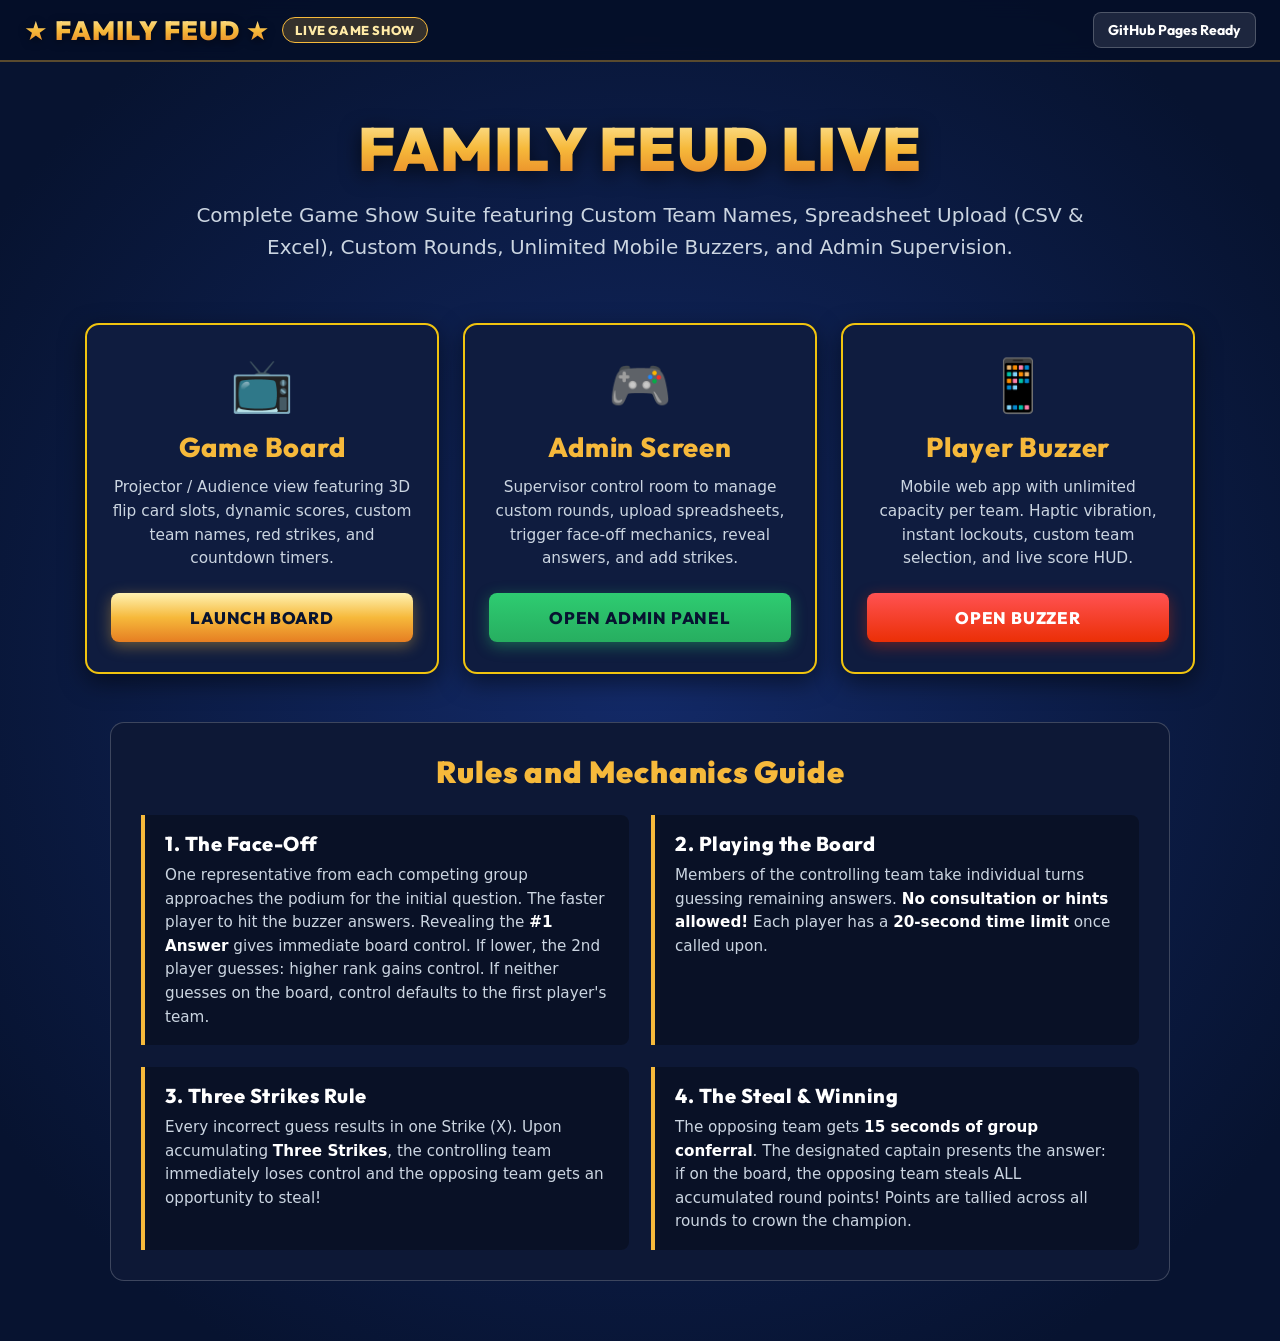
==== index.html @ c4c7a3a0 "Initial commit: Complete Family Feud live game show platform" ====
<!DOCTYPE html>
<html lang="en">
<head>
  <meta charset="UTF-8">
  <meta name="viewport" content="width=device-width, initial-scale=1.0">
  <title>Family Feud - Live Interactive Game Show Platform</title>
  <link rel="stylesheet" href="css/base.css">
  <style>
    .welcome-hero {
      text-align: center;
      padding: 48px 20px 32px;
      max-width: 960px;
      margin: 0 auto;
    }

    .main-title {
      font-family: var(--font-display);
      font-size: 3.8rem;
      font-weight: 900;
      letter-spacing: 1px;
      text-transform: uppercase;
      background: var(--gold-gradient);
      -webkit-background-clip: text;
      -webkit-text-fill-color: transparent;
      filter: drop-shadow(0 4px 10px rgba(0, 0, 0, 0.7));
      margin-bottom: 12px;
    }

    .sub-title {
      font-size: 1.25rem;
      color: var(--text-muted);
      margin-bottom: 28px;
      line-height: 1.6;
    }

    .launcher-grid {
      display: grid;
      grid-template-columns: repeat(3, 1fr);
      gap: 24px;
      max-width: 1150px;
      margin: 0 auto 48px;
      padding: 0 20px;
    }

    .launcher-card {
      background: #0f1c3f;
      border: 2px solid var(--gold-border);
      border-radius: var(--radius-md);
      padding: 30px 24px;
      text-align: center;
      display: flex;
      flex-direction: column;
      justify-content: space-between;
      transition: transform 0.22s ease, box-shadow 0.22s ease;
      box-shadow: 0 8px 24px rgba(0,0,0,0.5);
    }

    .launcher-card:hover {
      transform: translateY(-6px);
      box-shadow: 0 12px 35px rgba(246, 185, 59, 0.35);
    }

    .card-icon {
      font-size: 3.2rem;
      margin-bottom: 14px;
    }

    .card-heading {
      font-family: var(--font-display);
      font-size: 1.7rem;
      font-weight: 800;
      letter-spacing: 0.8px;
      color: var(--gold-primary);
      margin-bottom: 12px;
    }

    .card-desc {
      font-size: 0.96rem;
      color: var(--text-muted);
      margin-bottom: 22px;
      line-height: 1.55;
    }

    .card-action-btn {
      display: block;
      padding: 14px 20px;
      border-radius: var(--radius-sm);
      font-family: var(--font-display);
      font-weight: 800;
      font-size: 1.05rem;
      text-decoration: none;
      text-transform: uppercase;
      letter-spacing: 0.8px;
    }

    .btn-gold {
      background: var(--gold-gradient);
      color: #071330;
      box-shadow: 0 4px 15px rgba(246, 185, 59, 0.4);
    }

    .btn-blue {
      background: linear-gradient(180deg, #2ecc71 0%, #27ae60 100%);
      color: #071330;
      box-shadow: 0 4px 15px rgba(46, 204, 113, 0.4);
    }

    .btn-red {
      background: linear-gradient(180deg, #ff5252 0%, #eb2f06 100%);
      color: #fff;
      box-shadow: 0 4px 15px rgba(235, 47, 6, 0.4);
    }

    /* Rules Section */
    .rules-section {
      max-width: 1100px;
      margin: 0 auto 60px;
      padding: 0 20px;
    }

    .rules-card {
      background: #0d1836;
      border: 1px solid rgba(255, 255, 255, 0.2);
      border-radius: var(--radius-md);
      padding: 30px;
    }

    .rules-header {
      font-family: var(--font-display);
      font-size: 1.9rem;
      font-weight: 900;
      color: var(--gold-primary);
      text-align: center;
      margin-bottom: 24px;
      letter-spacing: 0.8px;
    }

    .rules-grid {
      display: grid;
      grid-template-columns: repeat(2, 1fr);
      gap: 22px;
    }

    .rule-block {
      background: rgba(0, 0, 0, 0.3);
      border-left: 4px solid var(--gold-primary);
      padding: 16px 20px;
      border-radius: 0 var(--radius-sm) var(--radius-sm) 0;
    }

    .rule-block h4 {
      font-family: var(--font-display);
      font-size: 1.25rem;
      font-weight: 800;
      color: #ffffff;
      margin-bottom: 8px;
    }

    .rule-block p {
      font-size: 0.95rem;
      color: var(--text-muted);
      line-height: 1.55;
    }

    @media (max-width: 860px) {
      .launcher-grid {
        grid-template-columns: 1fr;
      }
      .rules-grid {
        grid-template-columns: 1fr;
      }
      .main-title {
        font-size: 2.8rem;
      }
    }
  </style>
</head>
<body>
  <header class="app-header">
    <div class="brand">
      <span class="brand-logo">★ Family Feud ★</span>
      <span class="badge badge-gold">Live Game Show</span>
    </div>
    <div class="header-actions">
      <a href="https://github.com" target="_blank" class="icon-btn">GitHub Pages Ready</a>
    </div>
  </header>

  <main>
    <section class="welcome-hero">
      <h1 class="main-title">Family Feud Live</h1>
      <p class="sub-title">Complete Game Show Suite featuring Custom Team Names, Spreadsheet Upload (CSV & Excel), Custom Rounds, Unlimited Mobile Buzzers, and Admin Supervision.</p>
    </section>

    <!-- 3 Action Launcher Cards -->
    <section class="launcher-grid">
      <!-- 1: Projector Board View -->
      <div class="launcher-card">
        <div>
          <div class="card-icon">📺</div>
          <h2 class="card-heading">Game Board</h2>
          <p class="card-desc">Projector / Audience view featuring 3D flip card slots, dynamic scores, custom team names, red strikes, and countdown timers.</p>
        </div>
        <a href="board.html" class="card-action-btn btn-gold" target="_blank">Launch Board</a>
      </div>

      <!-- 2: Host & Admin Control -->
      <div class="launcher-card">
        <div>
          <div class="card-icon">🎮</div>
          <h2 class="card-heading">Admin Screen</h2>
          <p class="card-desc">Supervisor control room to manage custom rounds, upload spreadsheets, trigger face-off mechanics, reveal answers, and add strikes.</p>
        </div>
        <a href="admin.html" class="card-action-btn btn-blue">Open Admin Panel</a>
      </div>

      <!-- 3: Player Buzzer -->
      <div class="launcher-card">
        <div>
          <div class="card-icon">📱</div>
          <h2 class="card-heading">Player Buzzer</h2>
          <p class="card-desc">Mobile web app with unlimited capacity per team. Haptic vibration, instant lockouts, custom team selection, and live score HUD.</p>
        </div>
        <a href="buzzer.html" class="card-action-btn btn-red" target="_blank">Open Buzzer</a>
      </div>
    </section>

    <!-- Rules & Mechanics Summary -->
    <section class="rules-section">
      <div class="rules-card">
        <h3 class="rules-header">Rules and Mechanics Guide</h3>
        <div class="rules-grid">
          <div class="rule-block">
            <h4>1. The Face-Off</h4>
            <p>One representative from each competing group approaches the podium for the initial question. The faster player to hit the buzzer answers. Revealing the <strong>#1 Answer</strong> gives immediate board control. If lower, the 2nd player guesses: higher rank gains control. If neither guesses on the board, control defaults to the first player's team.</p>
          </div>

          <div class="rule-block">
            <h4>2. Playing the Board</h4>
            <p>Members of the controlling team take individual turns guessing remaining answers. <strong>No consultation or hints allowed!</strong> Each player has a <strong>20-second time limit</strong> once called upon.</p>
          </div>

          <div class="rule-block">
            <h4>3. Three Strikes Rule</h4>
            <p>Every incorrect guess results in one Strike (X). Upon accumulating <strong>Three Strikes</strong>, the controlling team immediately loses control and the opposing team gets an opportunity to steal!</p>
          </div>

          <div class="rule-block">
            <h4>4. The Steal & Winning</h4>
            <p>The opposing team gets <strong>15 seconds of group conferral</strong>. The designated captain presents the answer: if on the board, the opposing team steals ALL accumulated round points! Points are tallied across all rounds to crown the champion.</p>
          </div>
        </div>
      </div>
    </section>
  </main>
</body>
</html>
---- css/base.css ----
/* Family Feud Global Styles & Variables */
@import url('https://fonts.googleapis.com/css2?family=Montserrat:wght@600;700;800;900&family=Outfit:wght@500;600;700;800;900&display=swap');

:root {
  --bg-deep-blue: #071330;
  --bg-board-blue: #0c2461;
  --bg-card-blue: #1e3799;
  --card-gradient: linear-gradient(135deg, #1e3799 0%, #0c2461 100%);
  --gold-primary: #f6b93b;
  --gold-glow: #ffeaa7;
  --gold-border: #f1c40f;
  --gold-gradient: linear-gradient(180deg, #fff2b2 0%, #f6b93b 50%, #e67e22 100%);
  --strike-red: #eb2f06;
  --strike-glow: rgba(235, 47, 6, 0.7);
  --team1-color: #2ecc71;
  --team1-glow: rgba(46, 204, 113, 0.5);
  --team2-color: #ff5252;
  --team2-glow: rgba(255, 82, 82, 0.5);
  --text-light: #ffffff;
  --text-muted: #cbd5e1;
  /* Highly legible modern geometric sans for display & titles */
  --font-display: 'Outfit', 'Montserrat', 'Trebuchet MS', 'Segoe UI', system-ui, sans-serif;
  --font-body: 'Segoe UI', system-ui, -apple-system, BlinkMacSystemFont, sans-serif;
  --radius-sm: 8px;
  --radius-md: 14px;
  --radius-lg: 20px;
  --shadow-gold: 0 0 25px rgba(246, 185, 59, 0.45);
}

* {
  box-sizing: border-box;
  margin: 0;
  padding: 0;
}

body {
  font-family: var(--font-body);
  background: radial-gradient(circle at center, #132a68 0%, #071330 85%);
  color: var(--text-light);
  min-height: 100vh;
  overflow-x: hidden;
  -webkit-font-smoothing: antialiased;
  -moz-osx-font-smoothing: grayscale;
}

/* Clear, crisp typography for headings and bold texts */
h1, h2, h3, h4, h5, h6 {
  font-family: var(--font-display);
  font-weight: 800;
  letter-spacing: 0.5px;
  color: #ffffff;
}

strong, b {
  font-weight: 700;
  color: #ffffff;
}

button {
  cursor: pointer;
  font-family: var(--font-display);
  font-weight: 700;
  border: none;
  outline: none;
  transition: all 0.18s ease;
  letter-spacing: 0.3px;
}

button:active {
  transform: scale(0.97);
}

/* Common Header Bar */
.app-header {
  display: flex;
  justify-content: space-between;
  align-items: center;
  padding: 12px 24px;
  background: rgba(5, 15, 40, 0.9);
  backdrop-filter: blur(10px);
  border-bottom: 2px solid rgba(246, 185, 59, 0.35);
}

.brand {
  display: flex;
  align-items: center;
  gap: 12px;
}

.brand-logo {
  font-family: var(--font-display);
  font-weight: 900;
  font-size: 1.65rem;
  letter-spacing: 1px;
  text-transform: uppercase;
  background: var(--gold-gradient);
  -webkit-background-clip: text;
  -webkit-text-fill-color: transparent;
  filter: drop-shadow(0 2px 4px rgba(0,0,0,0.5));
}

.badge {
  display: inline-block;
  padding: 4px 12px;
  border-radius: 20px;
  font-size: 0.8rem;
  font-weight: 800;
  text-transform: uppercase;
  letter-spacing: 0.6px;
  font-family: var(--font-display);
}

.badge-gold {
  background: rgba(246, 185, 59, 0.2);
  color: #ffeaa7;
  border: 1px solid var(--gold-primary);
}

.badge-green {
  background: rgba(46, 204, 113, 0.2);
  color: #2ecc71;
  border: 1px solid #2ecc71;
}

.badge-red {
  background: rgba(235, 47, 6, 0.2);
  color: #ff7675;
  border: 1px solid var(--strike-red);
}

.header-actions {
  display: flex;
  align-items: center;
  gap: 12px;
}

.icon-btn {
  background: rgba(255, 255, 255, 0.1);
  color: var(--text-light);
  border: 1px solid rgba(255, 255, 255, 0.22);
  border-radius: var(--radius-sm);
  padding: 8px 14px;
  font-size: 0.88rem;
  font-weight: 700;
  display: inline-flex;
  align-items: center;
  gap: 6px;
  text-decoration: none;
  font-family: var(--font-display);
}

.icon-btn:hover {
  background: rgba(255, 255, 255, 0.2);
  border-color: var(--gold-primary);
  color: #ffeaa7;
}

/* Modals */
.modal-overlay {
  position: fixed;
  top: 0;
  left: 0;
  width: 100vw;
  height: 100vh;
  background: rgba(3, 8, 22, 0.88);
  backdrop-filter: blur(8px);
  display: flex;
  justify-content: center;
  align-items: center;
  z-index: 9999;
  opacity: 0;
  pointer-events: none;
  transition: opacity 0.25s ease;
}

.modal-overlay.active {
  opacity: 1;
  pointer-events: auto;
}

.modal-card {
  background: #0d1938;
  border: 2px solid var(--gold-border);
  border-radius: var(--radius-md);
  box-shadow: 0 12px 45px rgba(0,0,0,0.8), var(--shadow-gold);
  width: 90%;
  max-width: 680px;
  max-height: 88vh;
  overflow-y: auto;
  padding: 28px;
  position: relative;
}

.modal-header {
  display: flex;
  justify-content: space-between;
  align-items: center;
  border-bottom: 1px solid rgba(255, 255, 255, 0.15);
  padding-bottom: 14px;
  margin-bottom: 18px;
}

.modal-title {
  font-family: var(--font-display);
  font-weight: 800;
  font-size: 1.5rem;
  color: var(--gold-primary);
  letter-spacing: 0.8px;
}

.close-modal-btn {
  background: transparent;
  color: var(--text-muted);
  font-size: 1.8rem;
  border: none;
  line-height: 1;
}

.close-modal-btn:hover {
  color: #ffffff;
}

/* Form Styles */
.form-input {
  width: 100%;
  box-sizing: border-box;
  background: rgba(3, 8, 22, 0.7);
  border: 1px solid rgba(255, 255, 255, 0.25);
  border-radius: var(--radius-sm);
  color: #ffffff;
  padding: 10px 14px;
  font-size: 0.95rem;
  font-family: var(--font-body);
  transition: border-color 0.2s ease, box-shadow 0.2s ease;
}

select.form-input {
  width: 100%;
  box-sizing: border-box;
  background-color: #0d1938;
  color: #ffffff;
  cursor: pointer;
}

select.form-input option {
  background-color: #0d1938;
  color: #ffffff;
  padding: 8px;
}

.form-input:focus {
  border-color: var(--gold-primary);
  box-shadow: 0 0 10px rgba(246, 185, 59, 0.4);
  outline: none;
}

/* Utility Animations */
@keyframes pulseGlow {
  0% { box-shadow: 0 0 10px rgba(246, 185, 59, 0.3); }
  50% { box-shadow: 0 0 25px rgba(246, 185, 59, 0.7); }
  100% { box-shadow: 0 0 10px rgba(246, 185, 59, 0.3); }
}

@keyframes strikeShake {
  0% { transform: scale(0.6) rotate(0deg); opacity: 0; }
  40% { transform: scale(1.2) rotate(-5deg); opacity: 1; }
  60% { transform: scale(0.95) rotate(4deg); }
  80% { transform: scale(1.05) rotate(-2deg); }
  100% { transform: scale(1) rotate(0deg); opacity: 1; }
}
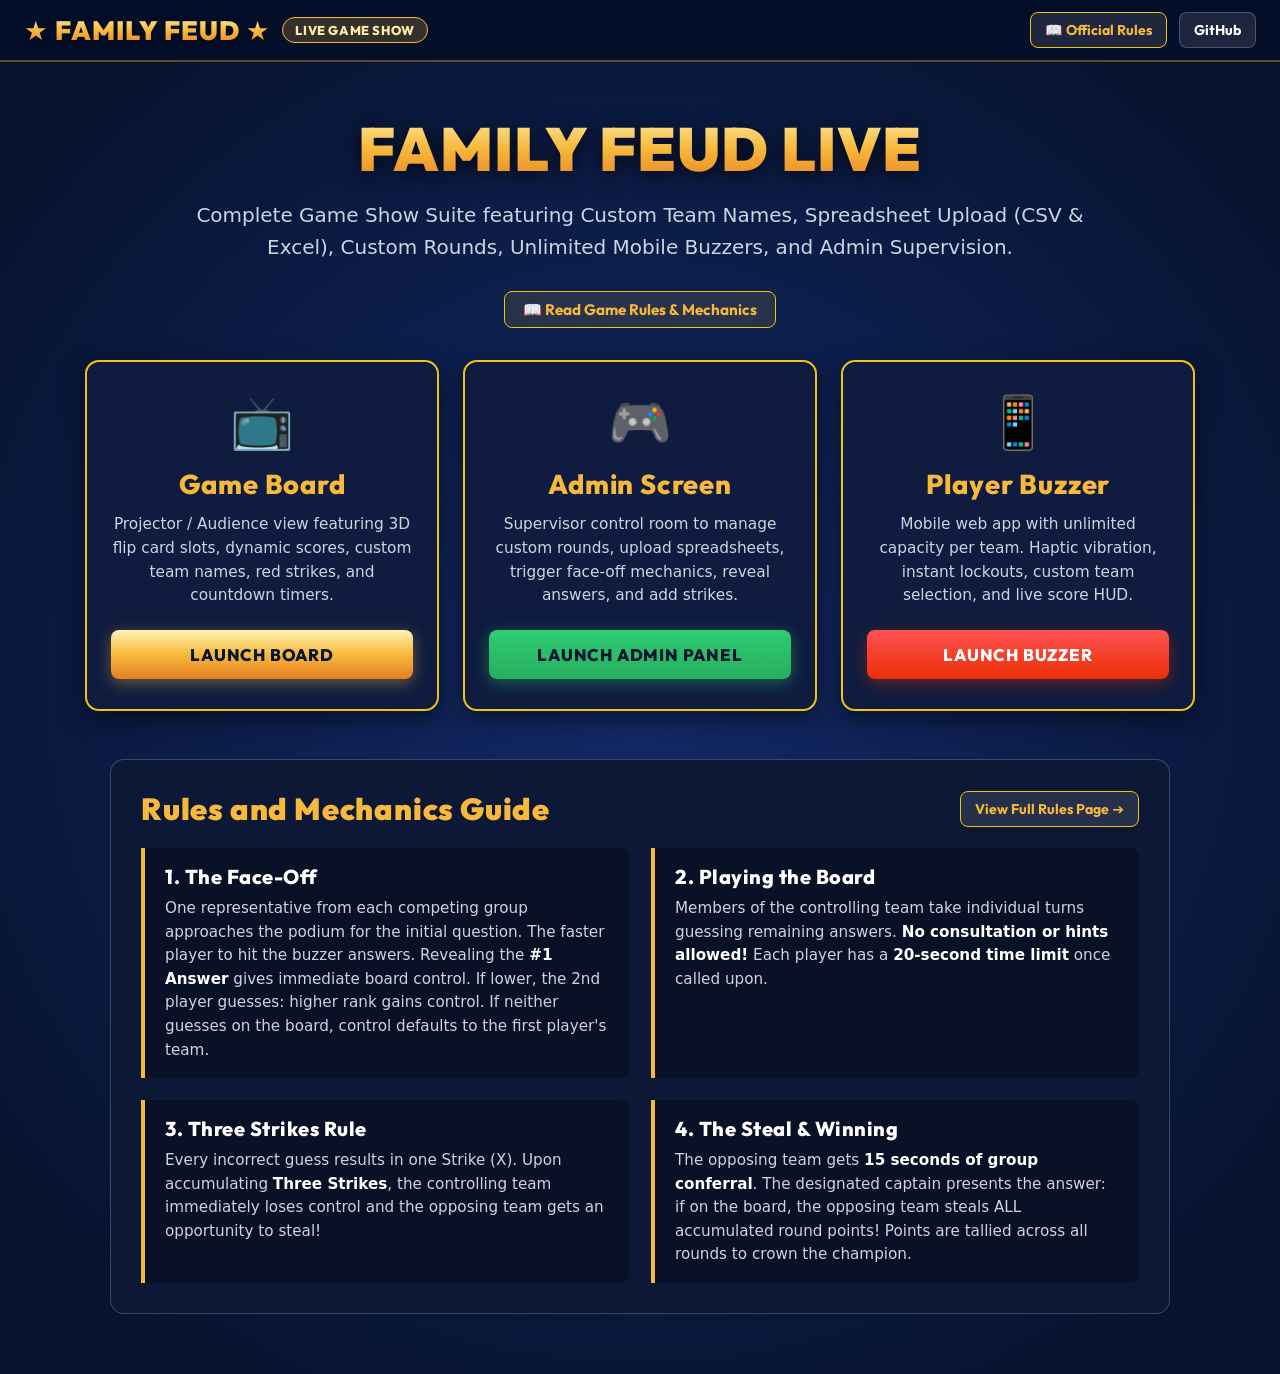
==== commit 292776c2: "Add Head Player Face-Off buzz mechanism, team roster groups, glowing buzzer UI, admin password prote" ====
--- a/index.html
+++ b/index.html
@@ -1,4 +1,4 @@
-<!DOCTYPE html>
+﻿<!DOCTYPE html>
 <html lang="en">
 <head>
   <meta charset="UTF-8">
@@ -182,7 +182,8 @@
       <span class="badge badge-gold">Live Game Show</span>
     </div>
     <div class="header-actions">
-      <a href="https://github.com" target="_blank" class="icon-btn">GitHub Pages Ready</a>
+      <a href="rules.html" class="icon-btn" style="border-color:var(--gold-border);color:var(--gold-primary);">📖 Official Rules</a>
+      <a href="https://github.com/matthewchongg/friendly-feud" target="_blank" class="icon-btn">GitHub</a>
     </div>
   </header>
 
@@ -190,6 +191,9 @@
     <section class="welcome-hero">
       <h1 class="main-title">Family Feud Live</h1>
       <p class="sub-title">Complete Game Show Suite featuring Custom Team Names, Spreadsheet Upload (CSV & Excel), Custom Rounds, Unlimited Mobile Buzzers, and Admin Supervision.</p>
+      <div style="display:flex;justify-content:center;gap:12px;margin-top:14px;">
+        <a href="rules.html" class="icon-btn" style="padding:8px 18px;font-size:0.95rem;background:rgba(246,185,59,0.12);border-color:var(--gold-border);color:var(--gold-primary);">📖 Read Game Rules & Mechanics</a>
+      </div>
     </section>
 
     <!-- 3 Action Launcher Cards -->
@@ -211,7 +215,7 @@
           <h2 class="card-heading">Admin Screen</h2>
           <p class="card-desc">Supervisor control room to manage custom rounds, upload spreadsheets, trigger face-off mechanics, reveal answers, and add strikes.</p>
         </div>
-        <a href="admin.html" class="card-action-btn btn-blue">Open Admin Panel</a>
+        <a href="admin.html" class="card-action-btn btn-blue">Launch Admin Panel</a>
       </div>
 
       <!-- 3: Player Buzzer -->
@@ -221,14 +225,17 @@
           <h2 class="card-heading">Player Buzzer</h2>
           <p class="card-desc">Mobile web app with unlimited capacity per team. Haptic vibration, instant lockouts, custom team selection, and live score HUD.</p>
         </div>
-        <a href="buzzer.html" class="card-action-btn btn-red" target="_blank">Open Buzzer</a>
+        <a href="buzzer.html" class="card-action-btn btn-red" target="_blank">Launch Buzzer</a>
       </div>
     </section>
 
     <!-- Rules & Mechanics Summary -->
     <section class="rules-section">
       <div class="rules-card">
-        <h3 class="rules-header">Rules and Mechanics Guide</h3>
+        <div style="display:flex;justify-content:space-between;align-items:center;margin-bottom:20px;flex-wrap:wrap;gap:12px;">
+          <h3 class="rules-header" style="margin-bottom:0;text-align:left;">Rules and Mechanics Guide</h3>
+          <a href="rules.html" class="icon-btn" style="border-color:var(--gold-border);color:var(--gold-primary);">View Full Rules Page ➔</a>
+        </div>
         <div class="rules-grid">
           <div class="rule-block">
             <h4>1. The Face-Off</h4>
--- a/css/base.css
+++ b/css/base.css
@@ -1,4 +1,4 @@
-/* Family Feud Global Styles & Variables */
+﻿/* Family Feud Global Styles & Variables */
 @import url('https://fonts.googleapis.com/css2?family=Montserrat:wght@600;700;800;900&family=Outfit:wght@500;600;700;800;900&display=swap');
 
 :root {
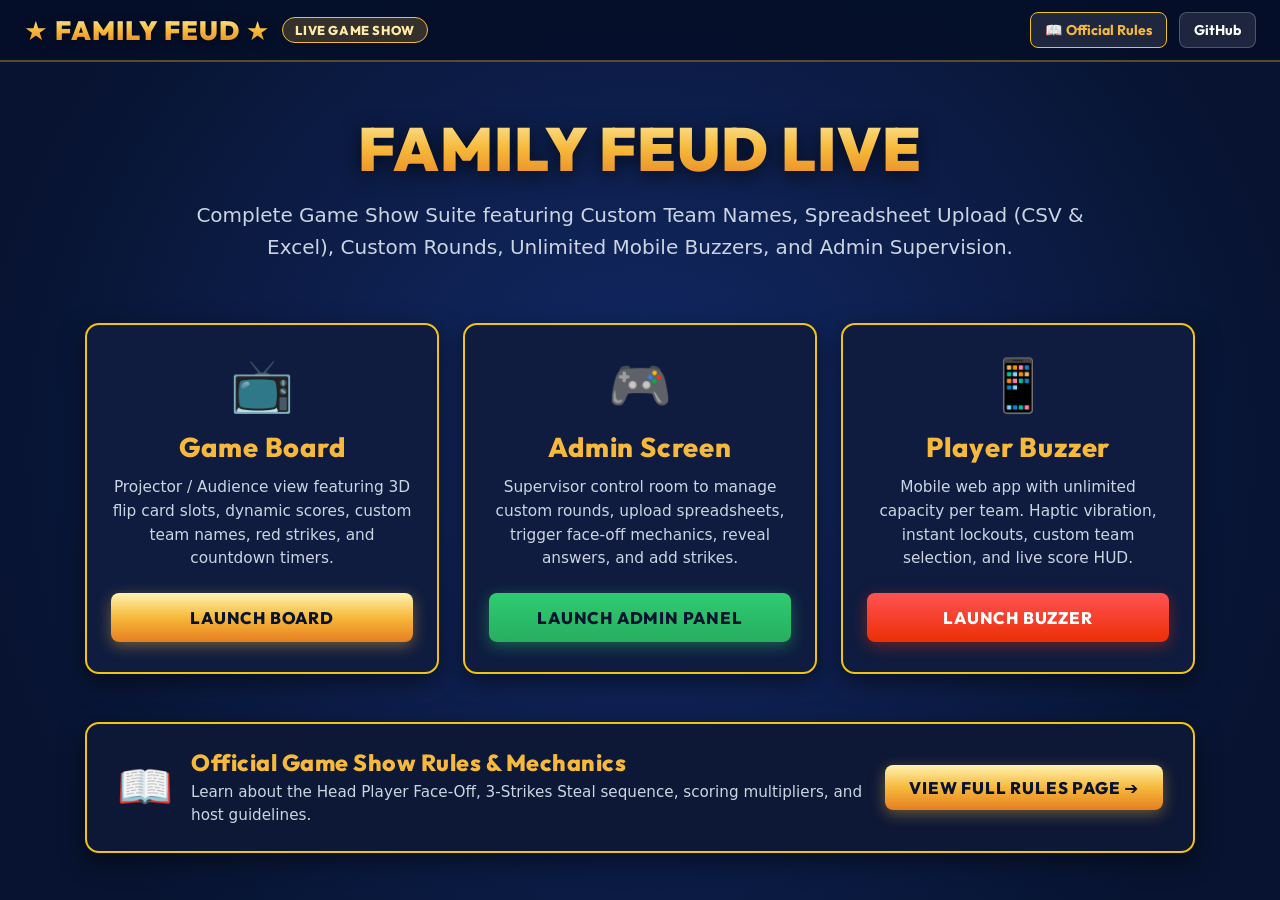
==== commit b45ce38c: "Remove repetitive rules on main page and optimize game board responsiveness across all device sizes" ====
--- a/index.html
+++ b/index.html
@@ -1,4 +1,4 @@
-﻿<!DOCTYPE html>
+<!DOCTYPE html>
 <html lang="en">
 <head>
   <meta charset="UTF-8">
@@ -111,63 +111,67 @@
       box-shadow: 0 4px 15px rgba(235, 47, 6, 0.4);
     }
 
-    /* Rules Section */
+    /* Rules Callout Section */
     .rules-section {
-      max-width: 1100px;
+      max-width: 1150px;
       margin: 0 auto 60px;
       padding: 0 20px;
     }
 
     .rules-card {
       background: #0d1836;
-      border: 1px solid rgba(255, 255, 255, 0.2);
+      border: 2px solid var(--gold-border);
       border-radius: var(--radius-md);
-      padding: 30px;
-    }
-
-    .rules-header {
-      font-family: var(--font-display);
-      font-size: 1.9rem;
-      font-weight: 900;
+      padding: 24px 30px;
+      display: flex;
+      justify-content: space-between;
+      align-items: center;
+      gap: 20px;
+      box-shadow: 0 8px 24px rgba(0,0,0,0.5);
+    }
+
+    .rules-card-info {
+      display: flex;
+      align-items: center;
+      gap: 18px;
+    }
+
+    .rules-card-icon {
+      font-size: 2.8rem;
+      line-height: 1;
+    }
+
+    .rules-card-title {
+      font-family: var(--font-display);
+      font-size: 1.45rem;
+      font-weight: 800;
       color: var(--gold-primary);
-      text-align: center;
-      margin-bottom: 24px;
-      letter-spacing: 0.8px;
-    }
-
-    .rules-grid {
-      display: grid;
-      grid-template-columns: repeat(2, 1fr);
-      gap: 22px;
-    }
-
-    .rule-block {
-      background: rgba(0, 0, 0, 0.3);
-      border-left: 4px solid var(--gold-primary);
-      padding: 16px 20px;
-      border-radius: 0 var(--radius-sm) var(--radius-sm) 0;
-    }
-
-    .rule-block h4 {
-      font-family: var(--font-display);
-      font-size: 1.25rem;
-      font-weight: 800;
-      color: #ffffff;
-      margin-bottom: 8px;
-    }
-
-    .rule-block p {
+      margin-bottom: 4px;
+      letter-spacing: 0.5px;
+    }
+
+    .rules-card-desc {
       font-size: 0.95rem;
       color: var(--text-muted);
-      line-height: 1.55;
+      line-height: 1.5;
     }
 
     @media (max-width: 860px) {
       .launcher-grid {
         grid-template-columns: 1fr;
       }
-      .rules-grid {
-        grid-template-columns: 1fr;
+      .rules-card {
+        flex-direction: column;
+        text-align: center;
+        padding: 22px 18px;
+      }
+      .rules-card-info {
+        flex-direction: column;
+        text-align: center;
+        gap: 12px;
+      }
+      .rules-card .card-action-btn {
+        width: 100%;
       }
       .main-title {
         font-size: 2.8rem;
@@ -191,9 +195,6 @@
     <section class="welcome-hero">
       <h1 class="main-title">Family Feud Live</h1>
       <p class="sub-title">Complete Game Show Suite featuring Custom Team Names, Spreadsheet Upload (CSV & Excel), Custom Rounds, Unlimited Mobile Buzzers, and Admin Supervision.</p>
-      <div style="display:flex;justify-content:center;gap:12px;margin-top:14px;">
-        <a href="rules.html" class="icon-btn" style="padding:8px 18px;font-size:0.95rem;background:rgba(246,185,59,0.12);border-color:var(--gold-border);color:var(--gold-primary);">📖 Read Game Rules & Mechanics</a>
-      </div>
     </section>
 
     <!-- 3 Action Launcher Cards -->
@@ -229,34 +230,17 @@
       </div>
     </section>
 
-    <!-- Rules & Mechanics Summary -->
+    <!-- Rules & Mechanics Quick Callout (Non-repetitive: link to full rules page only) -->
     <section class="rules-section">
       <div class="rules-card">
-        <div style="display:flex;justify-content:space-between;align-items:center;margin-bottom:20px;flex-wrap:wrap;gap:12px;">
-          <h3 class="rules-header" style="margin-bottom:0;text-align:left;">Rules and Mechanics Guide</h3>
-          <a href="rules.html" class="icon-btn" style="border-color:var(--gold-border);color:var(--gold-primary);">View Full Rules Page ➔</a>
-        </div>
-        <div class="rules-grid">
-          <div class="rule-block">
-            <h4>1. The Face-Off</h4>
-            <p>One representative from each competing group approaches the podium for the initial question. The faster player to hit the buzzer answers. Revealing the <strong>#1 Answer</strong> gives immediate board control. If lower, the 2nd player guesses: higher rank gains control. If neither guesses on the board, control defaults to the first player's team.</p>
+        <div class="rules-card-info">
+          <div class="rules-card-icon">📖</div>
+          <div>
+            <h3 class="rules-card-title">Official Game Show Rules & Mechanics</h3>
+            <p class="rules-card-desc">Learn about the Head Player Face-Off, 3-Strikes Steal sequence, scoring multipliers, and host guidelines.</p>
           </div>
-
-          <div class="rule-block">
-            <h4>2. Playing the Board</h4>
-            <p>Members of the controlling team take individual turns guessing remaining answers. <strong>No consultation or hints allowed!</strong> Each player has a <strong>20-second time limit</strong> once called upon.</p>
-          </div>
-
-          <div class="rule-block">
-            <h4>3. Three Strikes Rule</h4>
-            <p>Every incorrect guess results in one Strike (X). Upon accumulating <strong>Three Strikes</strong>, the controlling team immediately loses control and the opposing team gets an opportunity to steal!</p>
-          </div>
-
-          <div class="rule-block">
-            <h4>4. The Steal & Winning</h4>
-            <p>The opposing team gets <strong>15 seconds of group conferral</strong>. The designated captain presents the answer: if on the board, the opposing team steals ALL accumulated round points! Points are tallied across all rounds to crown the champion.</p>
-          </div>
-        </div>
+        </div>
+        <a href="rules.html" class="card-action-btn btn-gold" style="white-space:nowrap;padding:12px 24px;">View Full Rules Page ➔</a>
       </div>
     </section>
   </main>
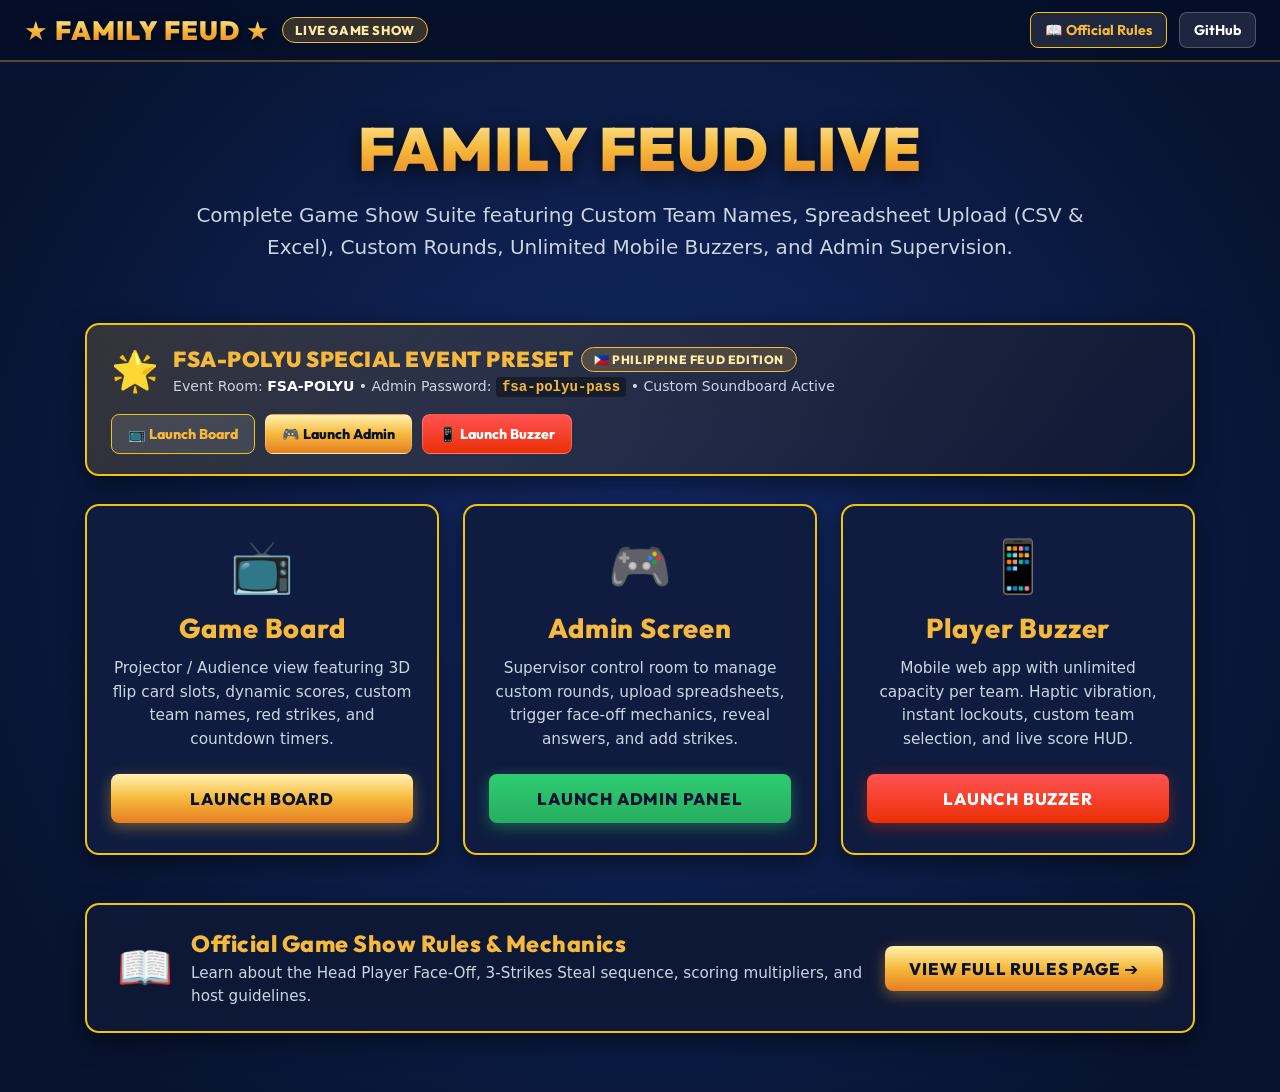
==== commit a8cf55cd: "Add FSA-POLYU event room preset with fsa-polyu-pass and Philippine Family Feud custom soundboard" ====
--- a/index.html
+++ b/index.html
@@ -197,6 +197,29 @@
       <p class="sub-title">Complete Game Show Suite featuring Custom Team Names, Spreadsheet Upload (CSV & Excel), Custom Rounds, Unlimited Mobile Buzzers, and Admin Supervision.</p>
     </section>
 
+    <!-- Special Event Preset Banner: FSA-POLYU -->
+    <section style="max-width:1150px;margin:0 auto 28px;padding:0 20px;">
+      <div style="background:linear-gradient(135deg, rgba(246,185,59,0.18) 0%, rgba(13,24,54,0.95) 100%);border:2px solid var(--gold-border);border-radius:var(--radius-md);padding:20px 24px;display:flex;justify-content:space-between;align-items:center;flex-wrap:wrap;gap:16px;box-shadow:0 8px 24px rgba(0,0,0,0.5);">
+        <div style="display:flex;align-items:center;gap:14px;flex-wrap:wrap;">
+          <span style="font-size:2.4rem;">🌟</span>
+          <div>
+            <div style="display:flex;align-items:center;gap:8px;flex-wrap:wrap;">
+              <h2 style="font-family:var(--font-display);font-size:1.35rem;font-weight:900;color:var(--gold-primary);text-transform:uppercase;letter-spacing:0.5px;margin:0;">FSA-POLYU Special Event Preset</h2>
+              <span class="badge badge-gold" style="font-size:0.75rem;">🇵🇭 Philippine Feud Edition</span>
+            </div>
+            <p style="font-size:0.88rem;color:var(--text-muted);margin:4px 0 0 0;line-height:1.4;">
+              Event Room: <strong style="color:#fff;">FSA-POLYU</strong> &bull; Admin Password: <code style="color:var(--gold-primary);background:rgba(0,0,0,0.4);padding:2px 6px;border-radius:4px;font-weight:800;">fsa-polyu-pass</code> &bull; Custom Soundboard Active
+            </p>
+          </div>
+        </div>
+        <div style="display:flex;gap:10px;flex-wrap:wrap;align-items:center;">
+          <a href="board.html?room=FSA-POLYU" target="_blank" class="icon-btn" style="padding:10px 16px;font-size:0.88rem;font-weight:800;border-color:var(--gold-border);color:var(--gold-primary);">📺 Launch Board</a>
+          <a href="admin.html?room=FSA-POLYU" class="icon-btn" style="padding:10px 16px;font-size:0.88rem;font-weight:800;background:var(--gold-gradient);color:#071330;">🎮 Launch Admin</a>
+          <a href="buzzer.html?room=FSA-POLYU" target="_blank" class="icon-btn" style="padding:10px 16px;font-size:0.88rem;font-weight:800;background:linear-gradient(180deg,#ff5252,#eb2f06);color:#fff;">📱 Launch Buzzer</a>
+        </div>
+      </div>
+    </section>
+
     <!-- 3 Action Launcher Cards -->
     <section class="launcher-grid">
       <!-- 1: Projector Board View -->
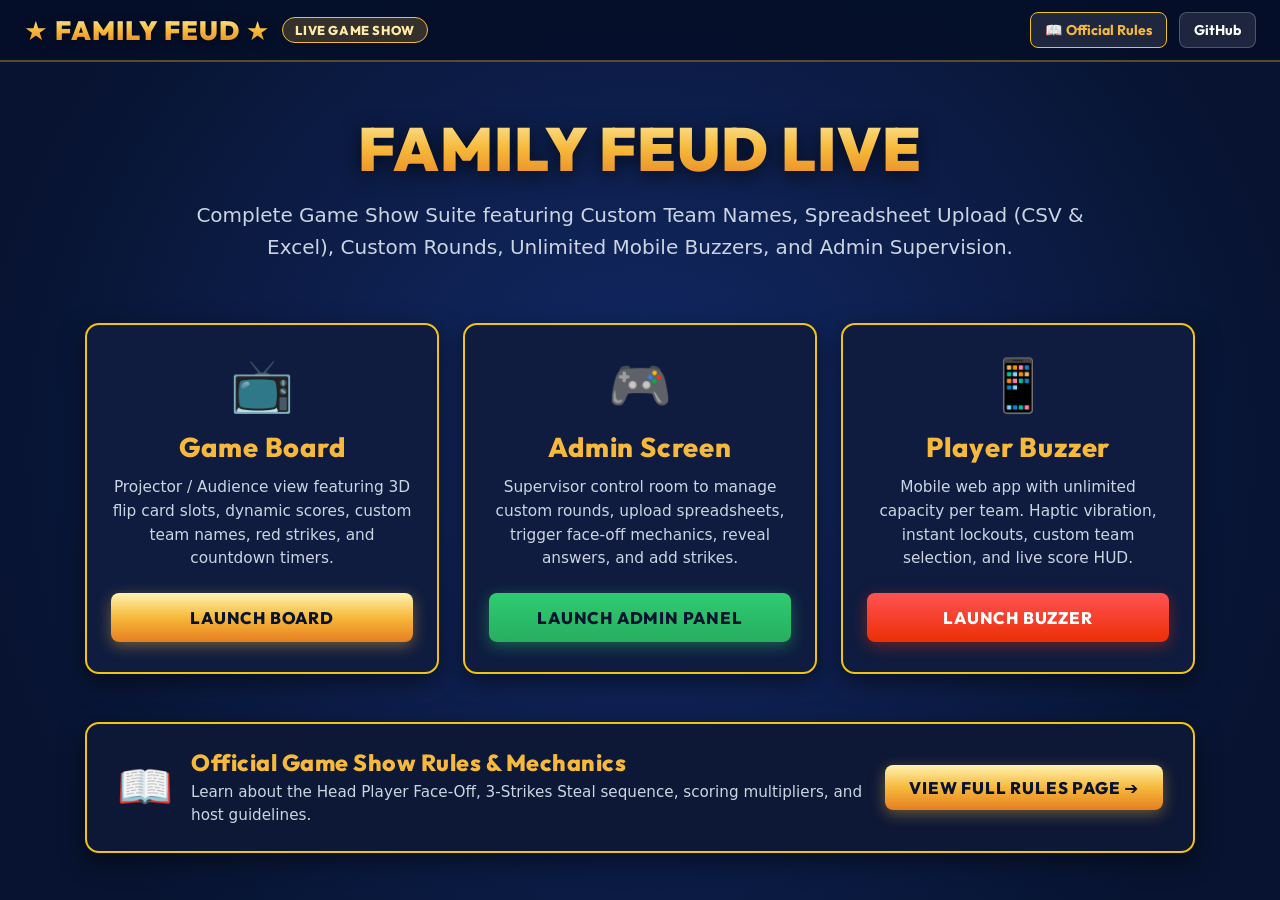
==== commit 0572437b: "Make FSA-POLYU event soundboard and question database exclusive and hidden behind secret room code" ====
--- a/index.html
+++ b/index.html
@@ -197,29 +197,6 @@
       <p class="sub-title">Complete Game Show Suite featuring Custom Team Names, Spreadsheet Upload (CSV & Excel), Custom Rounds, Unlimited Mobile Buzzers, and Admin Supervision.</p>
     </section>
 
-    <!-- Special Event Preset Banner: FSA-POLYU -->
-    <section style="max-width:1150px;margin:0 auto 28px;padding:0 20px;">
-      <div style="background:linear-gradient(135deg, rgba(246,185,59,0.18) 0%, rgba(13,24,54,0.95) 100%);border:2px solid var(--gold-border);border-radius:var(--radius-md);padding:20px 24px;display:flex;justify-content:space-between;align-items:center;flex-wrap:wrap;gap:16px;box-shadow:0 8px 24px rgba(0,0,0,0.5);">
-        <div style="display:flex;align-items:center;gap:14px;flex-wrap:wrap;">
-          <span style="font-size:2.4rem;">🌟</span>
-          <div>
-            <div style="display:flex;align-items:center;gap:8px;flex-wrap:wrap;">
-              <h2 style="font-family:var(--font-display);font-size:1.35rem;font-weight:900;color:var(--gold-primary);text-transform:uppercase;letter-spacing:0.5px;margin:0;">FSA-POLYU Special Event Preset</h2>
-              <span class="badge badge-gold" style="font-size:0.75rem;">🇵🇭 Philippine Feud Edition</span>
-            </div>
-            <p style="font-size:0.88rem;color:var(--text-muted);margin:4px 0 0 0;line-height:1.4;">
-              Event Room: <strong style="color:#fff;">FSA-POLYU</strong> &bull; Admin Password: <code style="color:var(--gold-primary);background:rgba(0,0,0,0.4);padding:2px 6px;border-radius:4px;font-weight:800;">fsa-polyu-pass</code> &bull; Custom Soundboard Active
-            </p>
-          </div>
-        </div>
-        <div style="display:flex;gap:10px;flex-wrap:wrap;align-items:center;">
-          <a href="board.html?room=FSA-POLYU" target="_blank" class="icon-btn" style="padding:10px 16px;font-size:0.88rem;font-weight:800;border-color:var(--gold-border);color:var(--gold-primary);">📺 Launch Board</a>
-          <a href="admin.html?room=FSA-POLYU" class="icon-btn" style="padding:10px 16px;font-size:0.88rem;font-weight:800;background:var(--gold-gradient);color:#071330;">🎮 Launch Admin</a>
-          <a href="buzzer.html?room=FSA-POLYU" target="_blank" class="icon-btn" style="padding:10px 16px;font-size:0.88rem;font-weight:800;background:linear-gradient(180deg,#ff5252,#eb2f06);color:#fff;">📱 Launch Buzzer</a>
-        </div>
-      </div>
-    </section>
-
     <!-- 3 Action Launcher Cards -->
     <section class="launcher-grid">
       <!-- 1: Projector Board View -->
